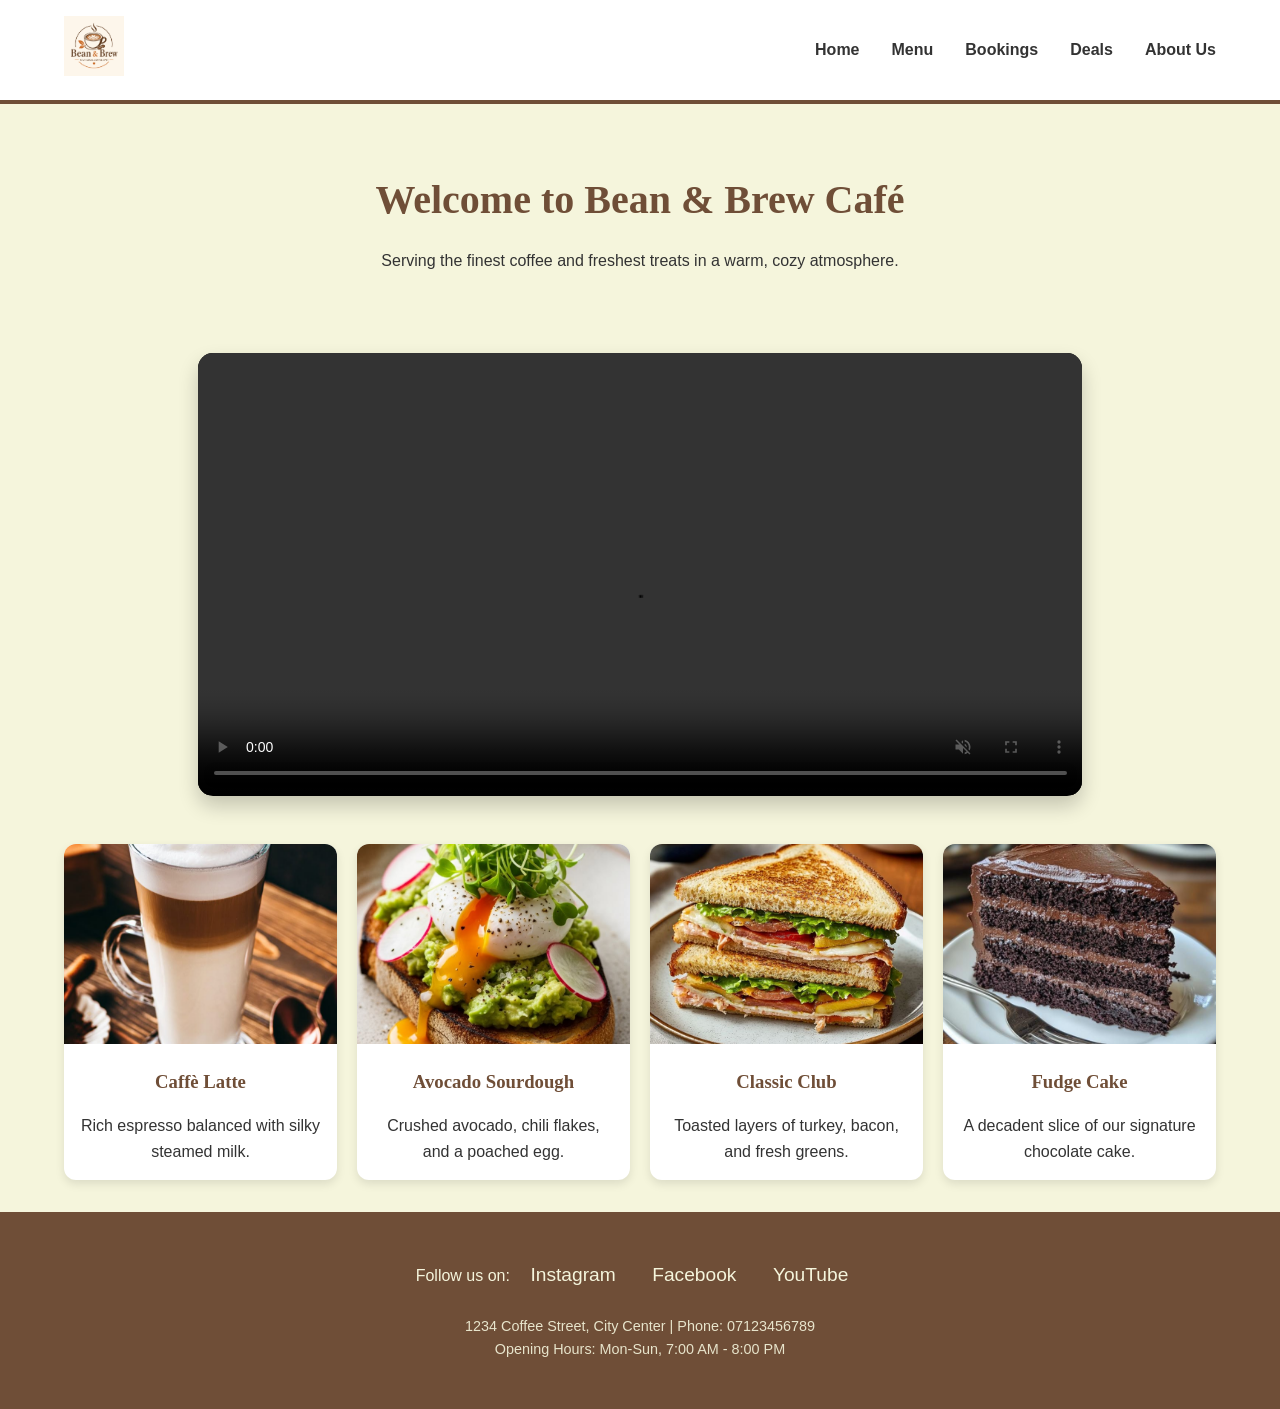
==== index.html @ 359e71c5 "Add files via upload" ====
<!DOCTYPE html>
<html lang="en">
<head>
    <meta charset="UTF-8">
    <meta name="viewport" content="width=device-width, initial-scale=1.0">
    <meta name="description" content="Welcome to Bean & Brew, the perfect spot for specialty coffee and fresh food.">
    <title>Home - Bean & Brew Café</title>
    <link rel="stylesheet" href="style.css">
</head>
<body>

    <header>
        <div class="logo">
            <img src="images/logo.png" alt="Bean and Brew Logo">
        </div>
        <nav>
            <ul>
                <li><a href="index.html">Home</a></li>
                <li><a href="menu.html">Menu</a></li>
                <li><a href="bookings.html">Bookings</a></li>
                <li><a href="deals.html">Deals</a></li>
                <li><a href="about.html">About Us</a></li>
            </ul>
        </nav>
    </header>

    <main>
        <section class="hero-section">
            <h1>Welcome to Bean & Brew Café</h1>
            <p>Serving the finest coffee and freshest treats in a warm, cozy atmosphere.</p>
        </section>

        <section class="video-section">
            <div class="video-container">
                <video controls autoplay muted loop>
                    <source src="videos/Bean&Brew.mp4" type="video/mp4">
                </video>
            </div>
        </section>

        <section class="featured-menu-row">
            <div class="featured-grid">
                <figure class="featured-item">
                    <img src="images/latte.jpg" alt="Caffè Latte">
                    <figcaption>
                        <h3>Caffè Latte</h3>
                        <p>Rich espresso balanced with silky steamed milk.</p>
                    </figcaption>
                </figure>

                <figure class="featured-item">
                    <img src="images/avocado.jpg" alt="Avocado Sourdough">
                    <figcaption>
                        <h3>Avocado Sourdough</h3>
                        <p>Crushed avocado, chili flakes, and a poached egg.</p>
                    </figcaption>
                </figure>

                <figure class="featured-item">
                    <img src="images/club.jpg" alt="Classic Club Sandwich">
                    <figcaption>
                        <h3>Classic Club</h3>
                        <p>Toasted layers of turkey, bacon, and fresh greens.</p>
                    </figcaption>
                </figure>

                <figure class="featured-item">
                    <img src="images/fudge-cake.jpg" alt="Chocolate Fudge Cake">
                    <figcaption>
                        <h3>Fudge Cake</h3>
                        <p>A decadent slice of our signature chocolate cake.</p>
                    </figcaption>
                </figure>
            </div>
        </section>
    </main>

    <footer>
        <div class="social-links">
            <span>Follow us on:</span>
            <a href="https://instagram.com" target="_blank" rel="noopener">Instagram</a>
            <a href="https://facebook.com" target="_blank" rel="noopener">Facebook</a>
            <a href="https://youtube.com" target="_blank" rel="noopener">YouTube</a>
        </div>
        <div class="contact-info">
            <p>1234 Coffee Street, City Center | Phone: 07123456789</p>
            <p>Opening Hours: Mon-Sun, 7:00 AM - 8:00 PM</p>
        </div>
    </footer>

</body>
</html>
---- style.css ----
/* Bean & Brew Café - Global Stylesheet
   Covers: Home, Menu, Bookings, Deals, and About Us
*/

/* --- Variables & Style Guide --- */
:root {
    --primary-brown: #6F4E37;    /* Coffee Brown */
    --secondary-cream: #F5F5DC;  /* Cream */
    --accent-orange: #D2691E;   /* Warm Orange */
    --text-dark: #333333;       /* Dark Grey */
    --font-primary: 'Arial', sans-serif;
    --font-secondary: 'Georgia', serif;
}

/* --- Base Reset --- */
* {
    margin: 0;
    padding: 0;
    box-sizing: border-box;
}

html {
    scroll-behavior: smooth;
}

body {
    font-family: var(--font-primary);
    background-color: var(--secondary-cream);
    color: var(--text-dark);
    line-height: 1.6;
    display: flex;
    flex-direction: column;
    min-height: 100vh;
}

/* --- Typography --- */
h1, h2, h3 {
    font-family: var(--font-secondary);
    color: var(--primary-brown);
    margin-bottom: 1rem;
}

h1 { font-size: 2.5rem; text-align: center; }
h2 { font-size: 2rem; }

a {
    text-decoration: none;
    color: inherit;
}

/* --- Header & Navigation --- */
header {
    background-color: #ffffff;
    padding: 1rem 5%;
    display: flex;
    justify-content: space-between;
    align-items: center;
    border-bottom: 4px solid var(--primary-brown);
    position: sticky;
    top: 0;
    z-index: 1000;
}

.logo img {
    height: 60px;
    width: auto;
}

nav ul {
    display: flex;
    list-style: none;
    gap: 2rem;
}

nav ul li a {
    font-weight: bold;
    transition: color 0.3s ease;
}

nav ul li a:hover {
    color: var(--accent-orange);
}

/* --- Main Layout --- */
main {
    flex: 1;
    padding: 2rem 5%;
}

.hero-section {
    text-align: center;
    margin-bottom: 3rem;
    padding: 2rem 0;
}

/* --- Buttons --- */
.btn {
    display: inline-block;
    background-color: var(--primary-brown);
    color: white;
    padding: 0.8rem 2rem;
    border-radius: 25px; /* Rounded buttons */
    border: none;
    cursor: pointer;
    font-weight: bold;
    transition: background-color 0.3s, transform 0.2s;
    text-align: center;
}

.btn:hover {
    background-color: var(--accent-orange);
    transform: scale(1.05);
}

/* --- Home Page: Featured Items --- */
.featured-grid {
    display: grid;
    grid-template-columns: repeat(auto-fit, minmax(220px, 1fr));
    gap: 20px;
}

.featured-item {
    background: #fff;
    border-radius: 12px;
    overflow: hidden;
    box-shadow: 0 4px 10px rgba(0,0,0,0.1);
    text-align: center;
}

.featured-item img {
    width: 100%;
    height: 200px;
    object-fit: cover;
}

.featured-item figcaption {
    padding: 1rem;
}

/* --- Menu Page: Grid & Items --- */
.menu-section {
    margin-bottom: 4rem;
}

.menu-grid {
    display: grid;
    grid-template-columns: repeat(auto-fit, minmax(300px, 1fr));
    gap: 2rem;
}

.menu-item {
    background: #fff;
    display: flex;
    padding: 1rem;
    border-radius: 10px;
    box-shadow: 0 2px 5px rgba(0,0,0,0.05);
    align-items: center;
    gap: 1rem;
}

.menu-item img {
    width: 80px;
    height: 80px;
    border-radius: 50%;
    object-fit: cover;
}

.price {
    color: var(--accent-orange);
    font-weight: bold;
    font-size: 1.1rem;
}

/* --- Booking Page: Form Styles --- */
.booking-container {
    max-width: 800px;
    margin: 0 auto;
    background: white;
    padding: 2.5rem;
    border-radius: 15px;
    display: grid;
    grid-template-columns: 1fr 1fr;
    gap: 2rem;
}

form {
    display: flex;
    flex-direction: column;
    gap: 1rem;
}

label { font-weight: bold; }

input, select, textarea {
    width: 100%;
    padding: 0.8rem;
    border: 1px solid #ccc;
    border-radius: 5px;
}

.booking-notes {
    background: #f9f9f9;
    padding: 1.5rem;
    border-left: 4px solid var(--accent-orange);
    border-radius: 5px;
}

/* --- Deals Page: Cards --- */
.deals-grid {
    display: grid;
    grid-template-columns: repeat(auto-fit, minmax(350px, 1fr));
    gap: 2rem;
}

.deal-card {
    background: white;
    border-radius: 10px;
    overflow: hidden;
    display: flex;
    flex-direction: column;
    box-shadow: 0 4px 8px rgba(0,0,0,0.1);
}

.deal-card img {
    width: 100%;
    height: 250px;
    object-fit: cover;
}

.deal-content {
    padding: 1.5rem;
}

/* --- About Us Page --- */
.about-content {
    max-width: 800px;
    margin: 0 auto;
    background: white;
    padding: 3rem;
    border-radius: 10px;
    text-align: justify;
}

/* --- Footer --- */
footer {
    background-color: var(--primary-brown);
    color: var(--secondary-cream);
    padding: 3rem 5%;
    text-align: center;
}

.social-links {
    margin-bottom: 1.5rem;
}

.social-links a {
    margin: 0 1rem;
    font-size: 1.2rem;
    transition: color 0.3s;
}

.social-links a:hover {
    color: var(--accent-orange);
}

.contact-info p {
    font-size: 0.9rem;
    opacity: 0.9;
}

/* --- Accessibility & Responsiveness --- */
@media (max-width: 768px) {
    header {
        flex-direction: column;
        padding: 1rem;
    }
    
    nav ul {
        margin-top: 1rem;
        gap: 1rem;
        font-size: 0.9rem;
    }

    .booking-container {
        grid-template-columns: 1fr;
    }

    h1 { font-size: 2rem; }
}

@media (max-width: 480px) {
    .menu-item {
        flex-direction: column;
        text-align: center;
    }
}

.download-btn {
    background-color: var(--accent-orange); /* Using your Warm Orange accent */
    font-size: 0.9rem;
    padding: 10px 20px;
    box-shadow: 0 4px 6px rgba(0,0,0,0.1);
}

#formFeedback {
    padding: 10px;
    border-radius: 5px;
    transition: all 0.3s ease;
}

/* Ensure form groups have spacing */
.form-group {
    margin-bottom: 1rem;
    display: flex;
    flex-direction: column;
    text-align: left;
}

.form-group label {
    margin-bottom: 5px;
    color: var(--primary-brown);
}

.video-section {
    max-width: 1000px;
    margin: 0 auto 3rem auto;
    padding: 0 5%;
}

.video-container {
    position: relative;
    width: 100%;
    border-radius: 15px;
    overflow: hidden;
    box-shadow: 0 10px 20px rgba(0,0,0,0.2);
    background-color: #000;
}

.video-container video {
    width: 100%;
    display: block;
}
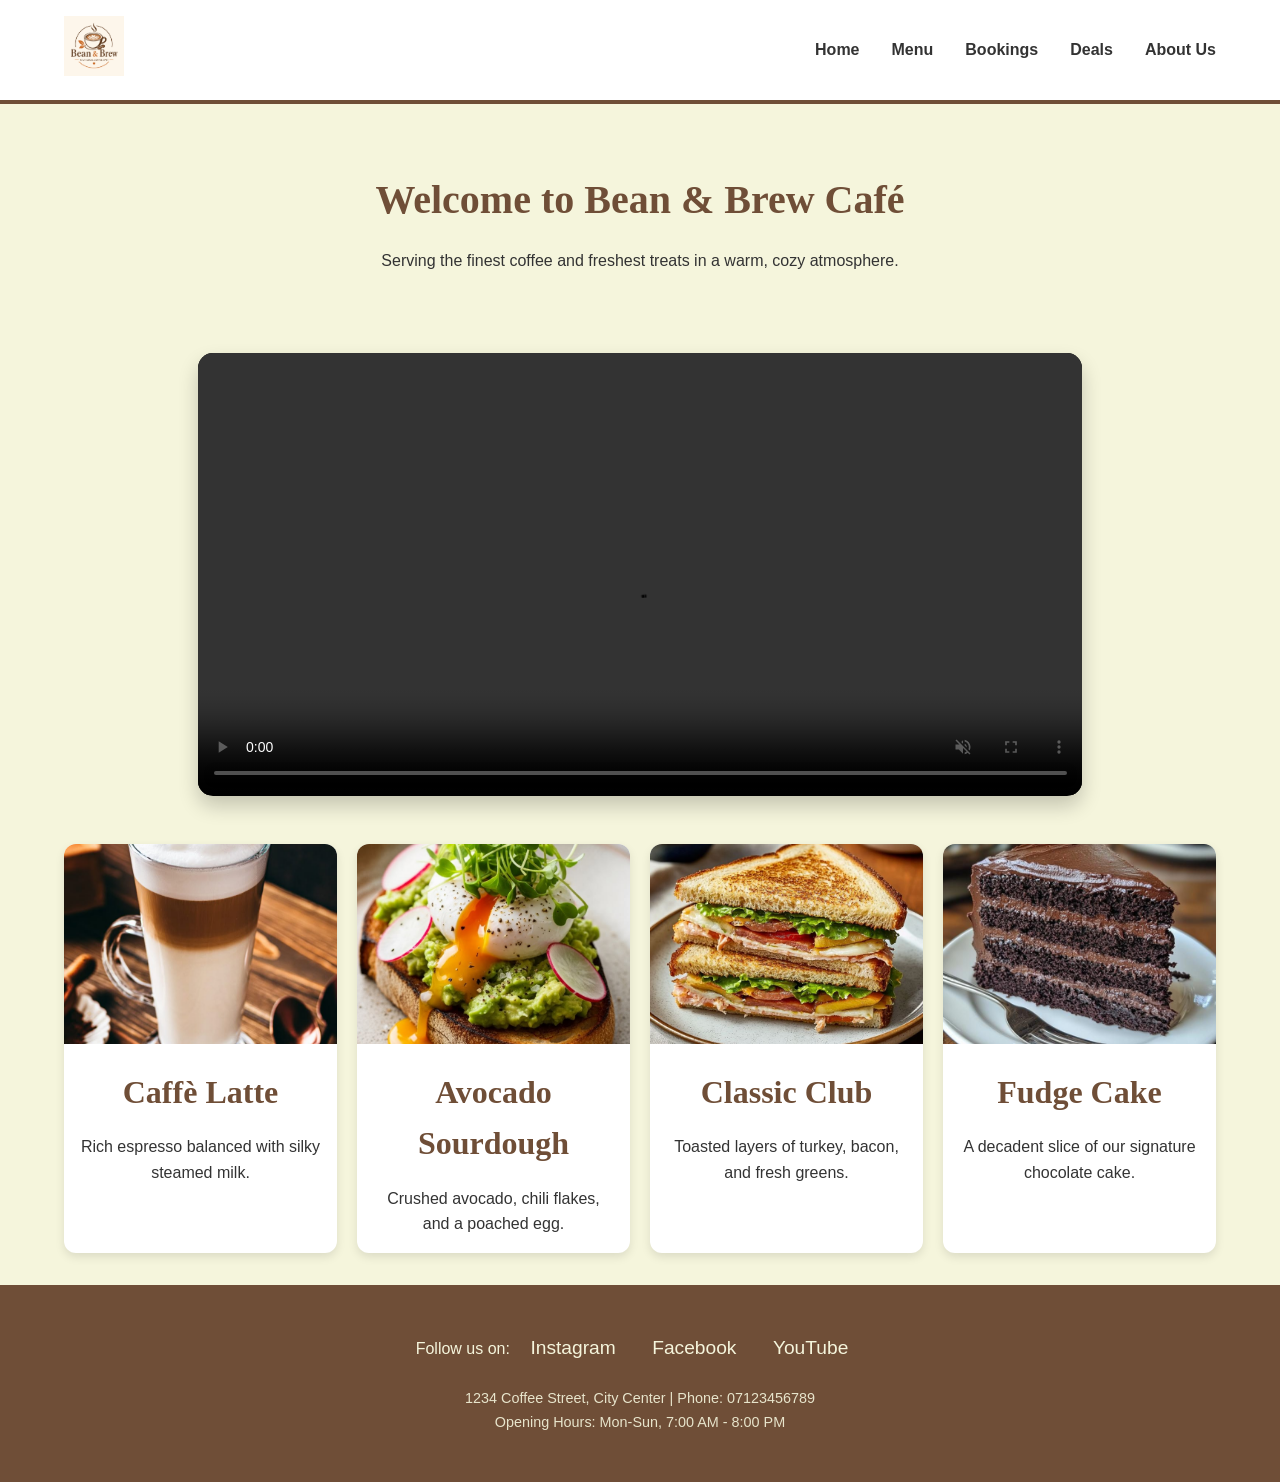
==== commit 97f1acc4: "Add files via upload" ====
--- a/index.html
+++ b/index.html
@@ -43,7 +43,7 @@
                 <figure class="featured-item">
                     <img src="images/latte.jpg" alt="Caffè Latte">
                     <figcaption>
-                        <h3>Caffè Latte</h3>
+                        <h2>Caffè Latte</h2>
                         <p>Rich espresso balanced with silky steamed milk.</p>
                     </figcaption>
                 </figure>
@@ -51,7 +51,7 @@
                 <figure class="featured-item">
                     <img src="images/avocado.jpg" alt="Avocado Sourdough">
                     <figcaption>
-                        <h3>Avocado Sourdough</h3>
+                        <h2>Avocado Sourdough</h2>
                         <p>Crushed avocado, chili flakes, and a poached egg.</p>
                     </figcaption>
                 </figure>
@@ -59,7 +59,7 @@
                 <figure class="featured-item">
                     <img src="images/club.jpg" alt="Classic Club Sandwich">
                     <figcaption>
-                        <h3>Classic Club</h3>
+                        <h2>Classic Club</h2>
                         <p>Toasted layers of turkey, bacon, and fresh greens.</p>
                     </figcaption>
                 </figure>
@@ -67,7 +67,7 @@
                 <figure class="featured-item">
                     <img src="images/fudge-cake.jpg" alt="Chocolate Fudge Cake">
                     <figcaption>
-                        <h3>Fudge Cake</h3>
+                        <h2>Fudge Cake</h2>
                         <p>A decadent slice of our signature chocolate cake.</p>
                     </figcaption>
                 </figure>
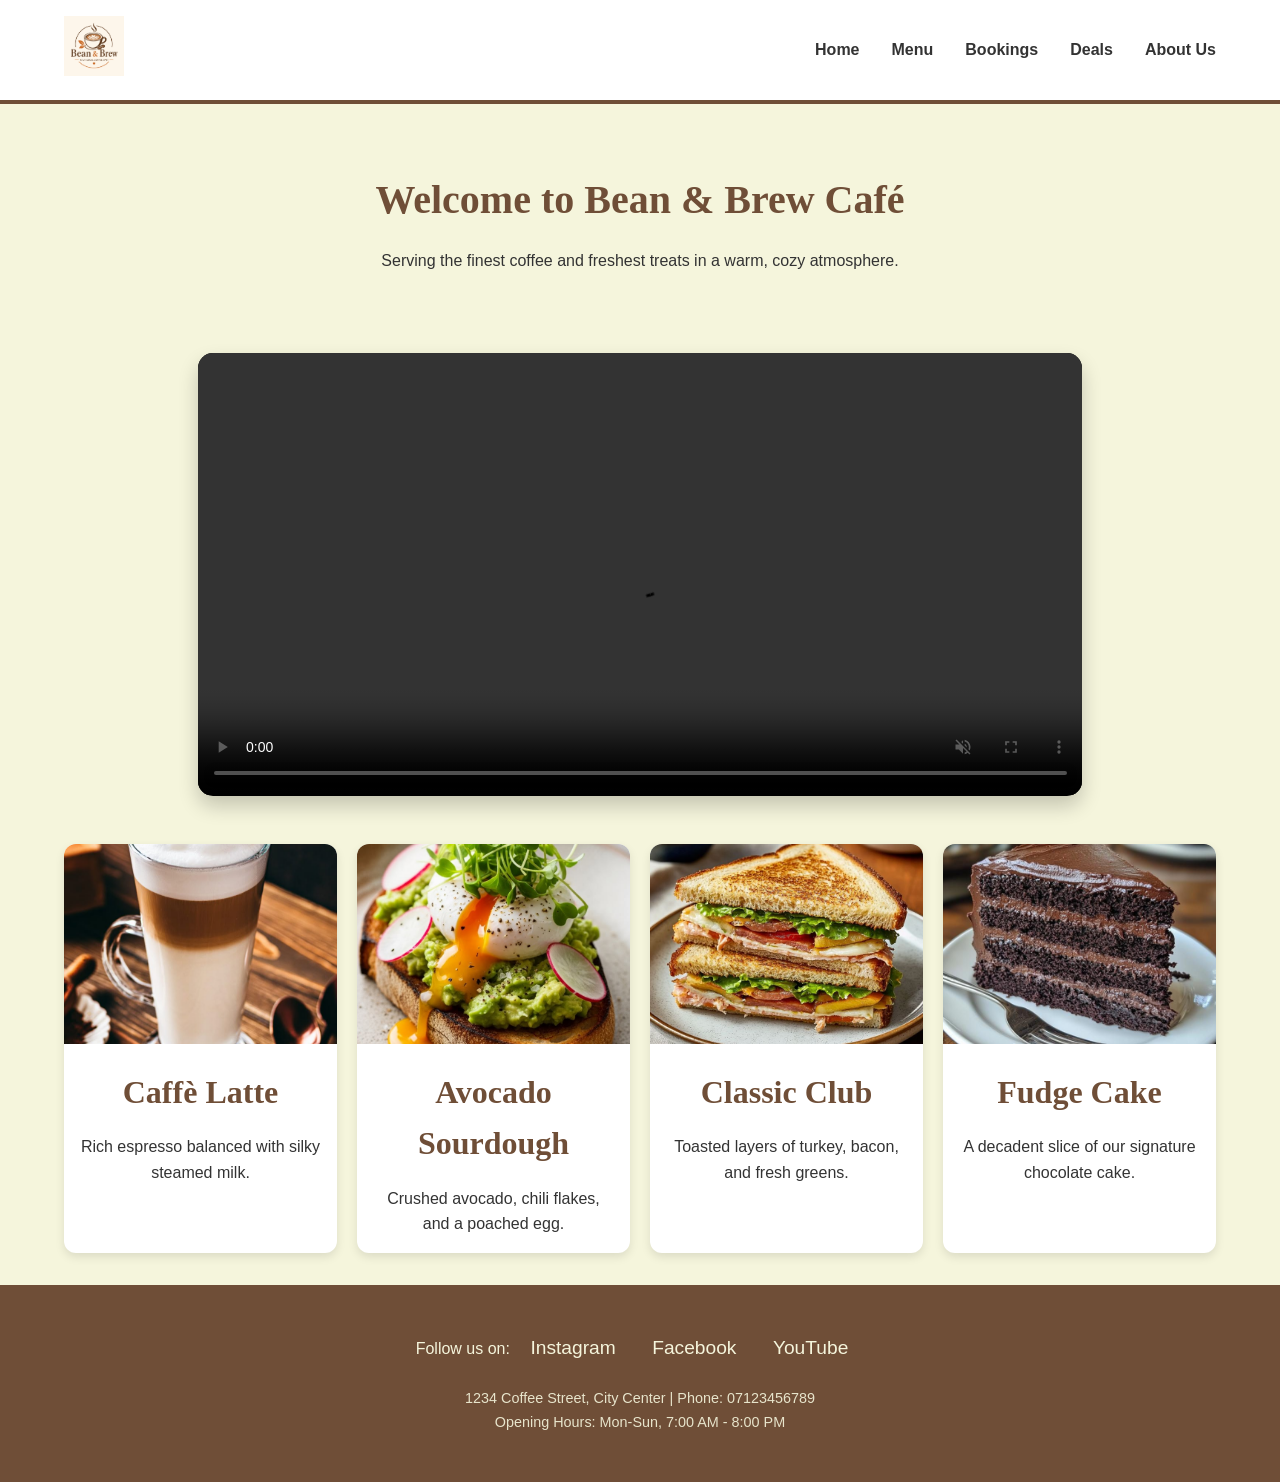
==== commit 7e4c4780: "Update index.html" ====
--- a/index.html
+++ b/index.html
@@ -34,6 +34,7 @@
             <div class="video-container">
                 <video controls autoplay muted loop>
                     <source src="videos/Bean&Brew.mp4" type="video/mp4">
+                    <h2>Cafe Video</h2>
                 </video>
             </div>
         </section>
@@ -89,4 +90,4 @@
     </footer>
 
 </body>
-</html>+</html>
